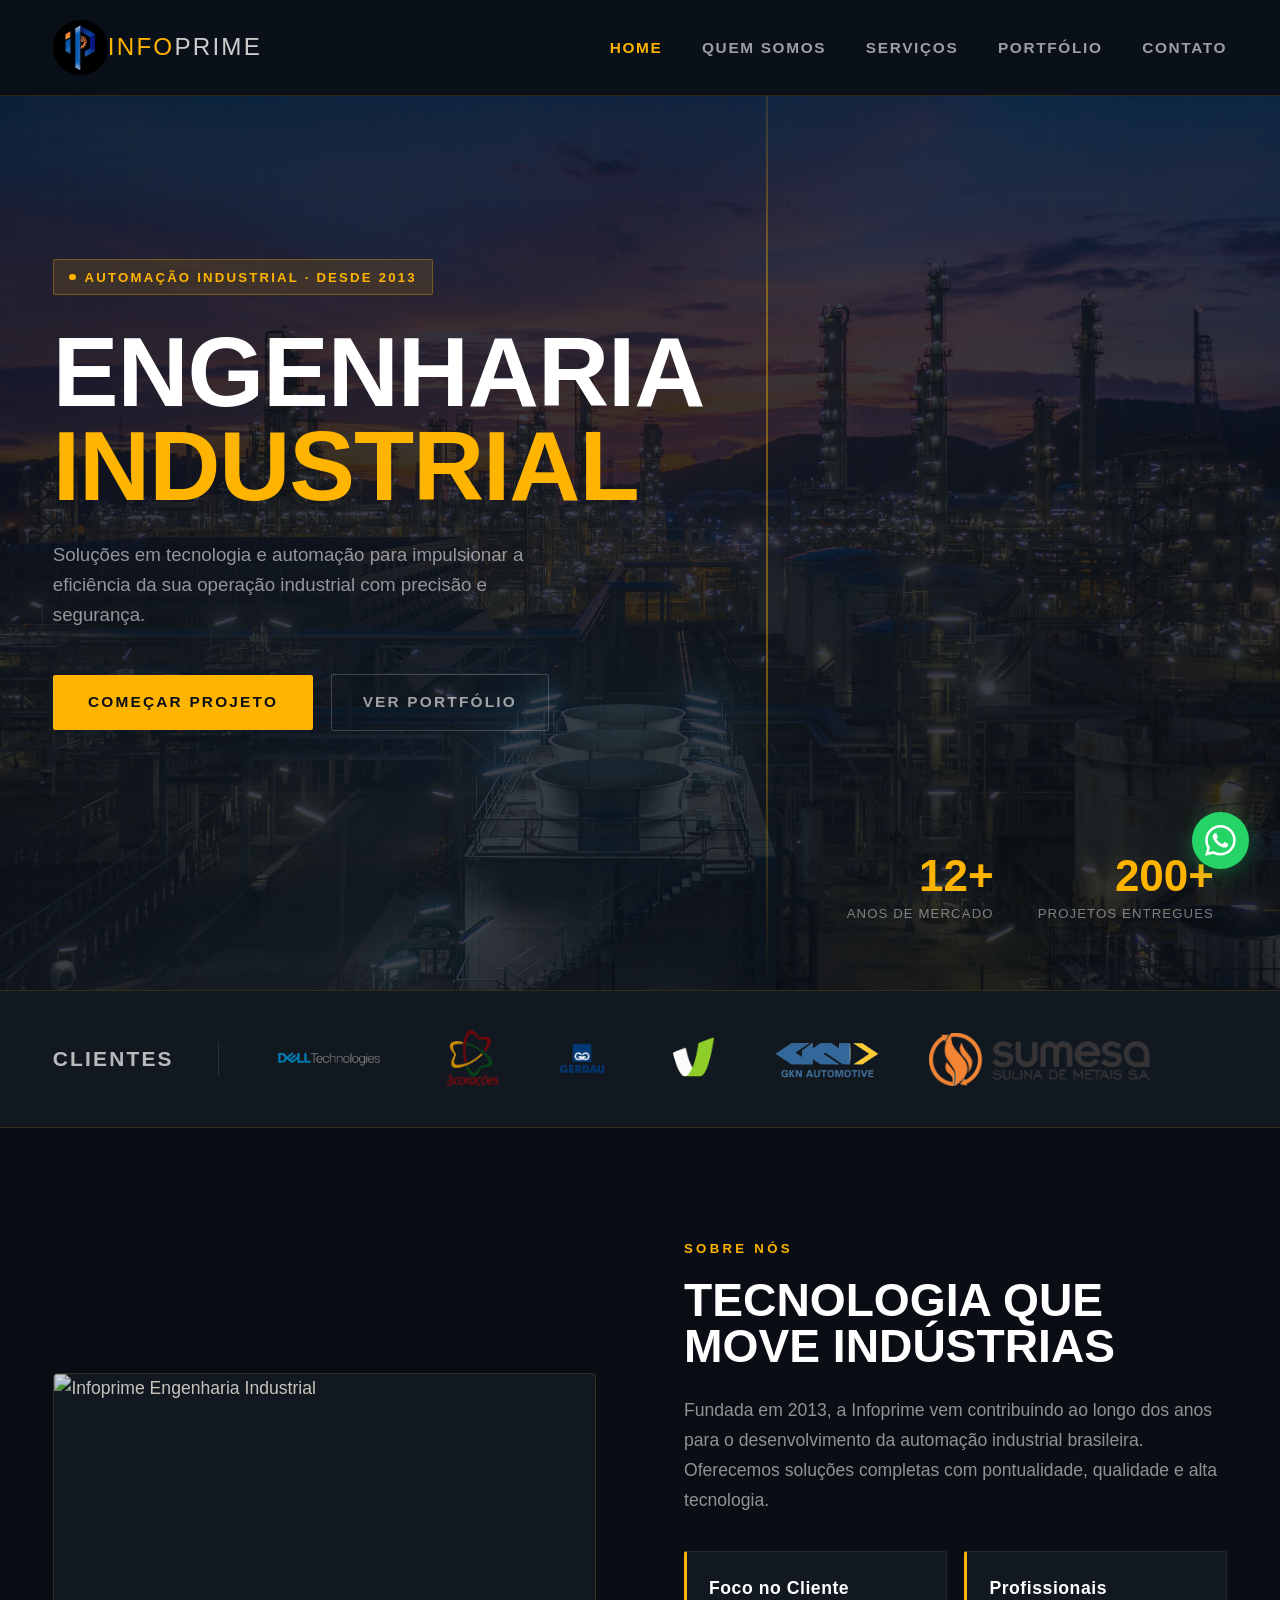
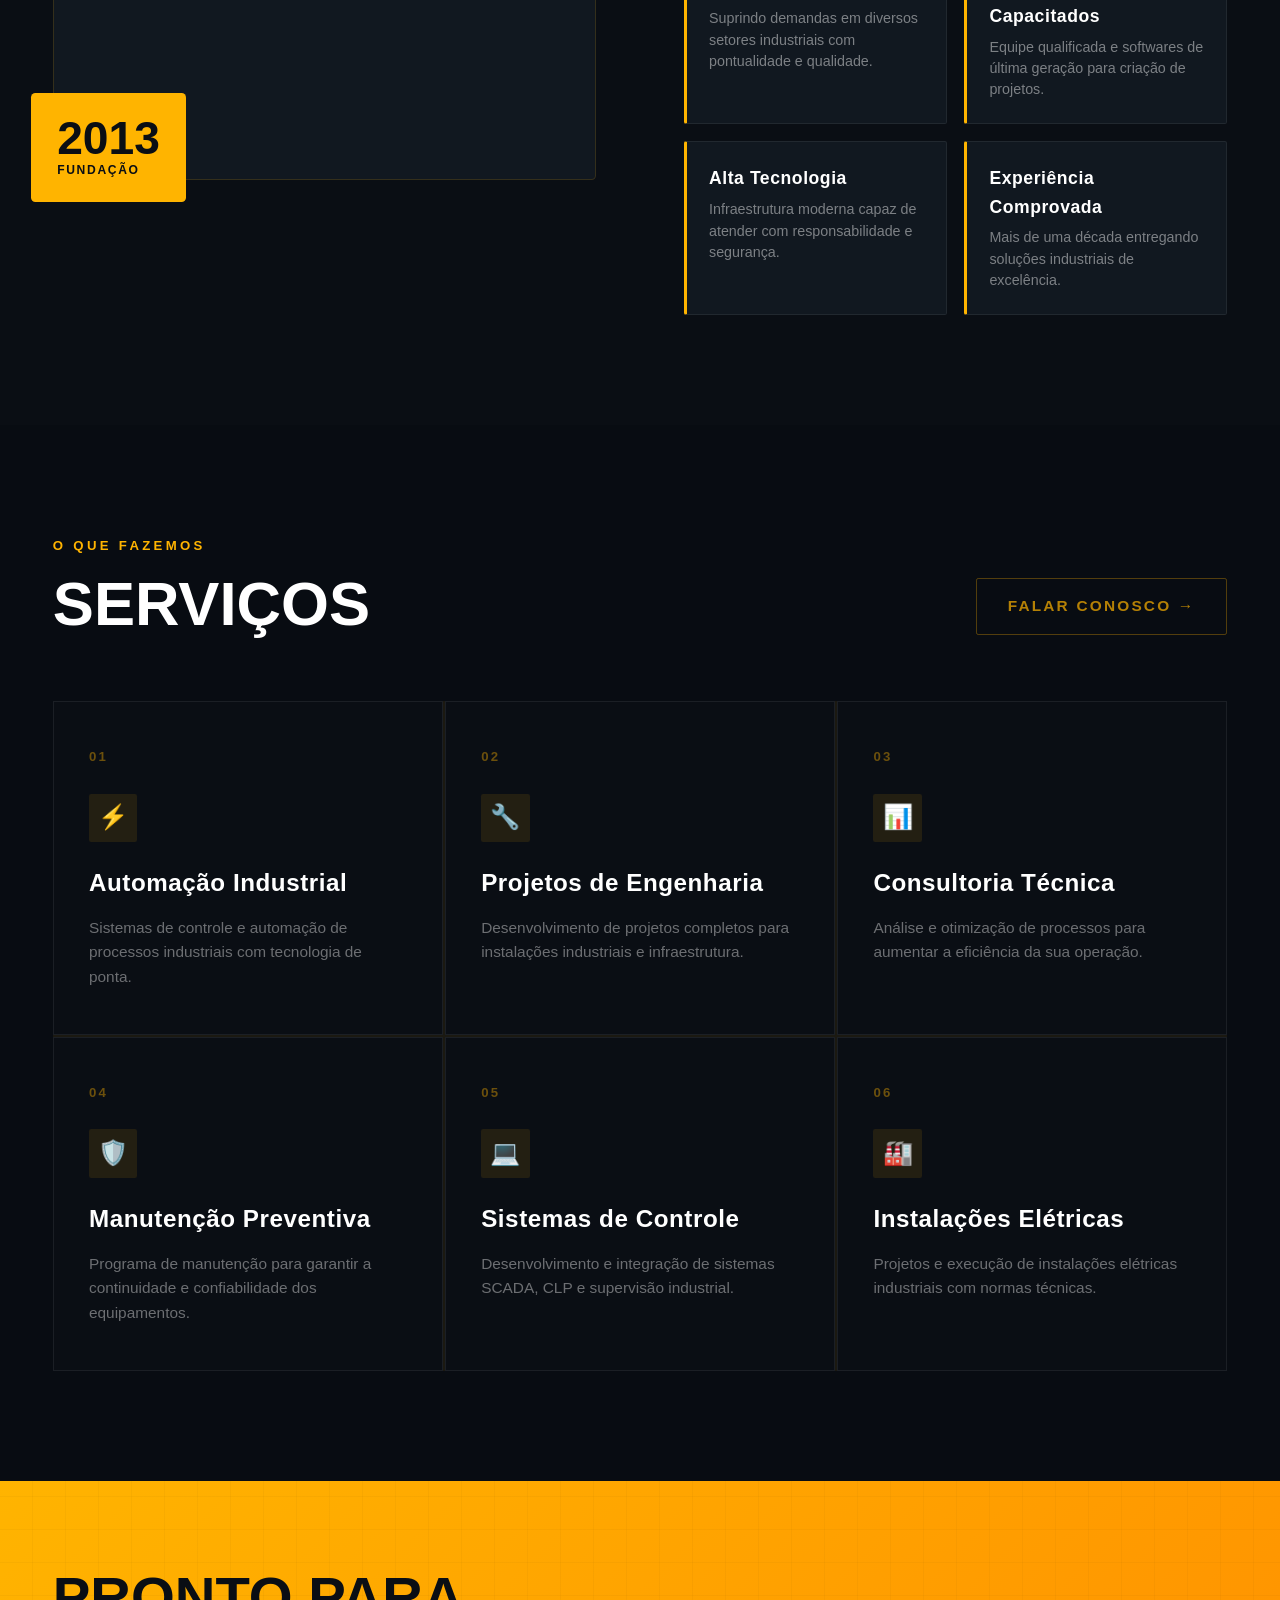
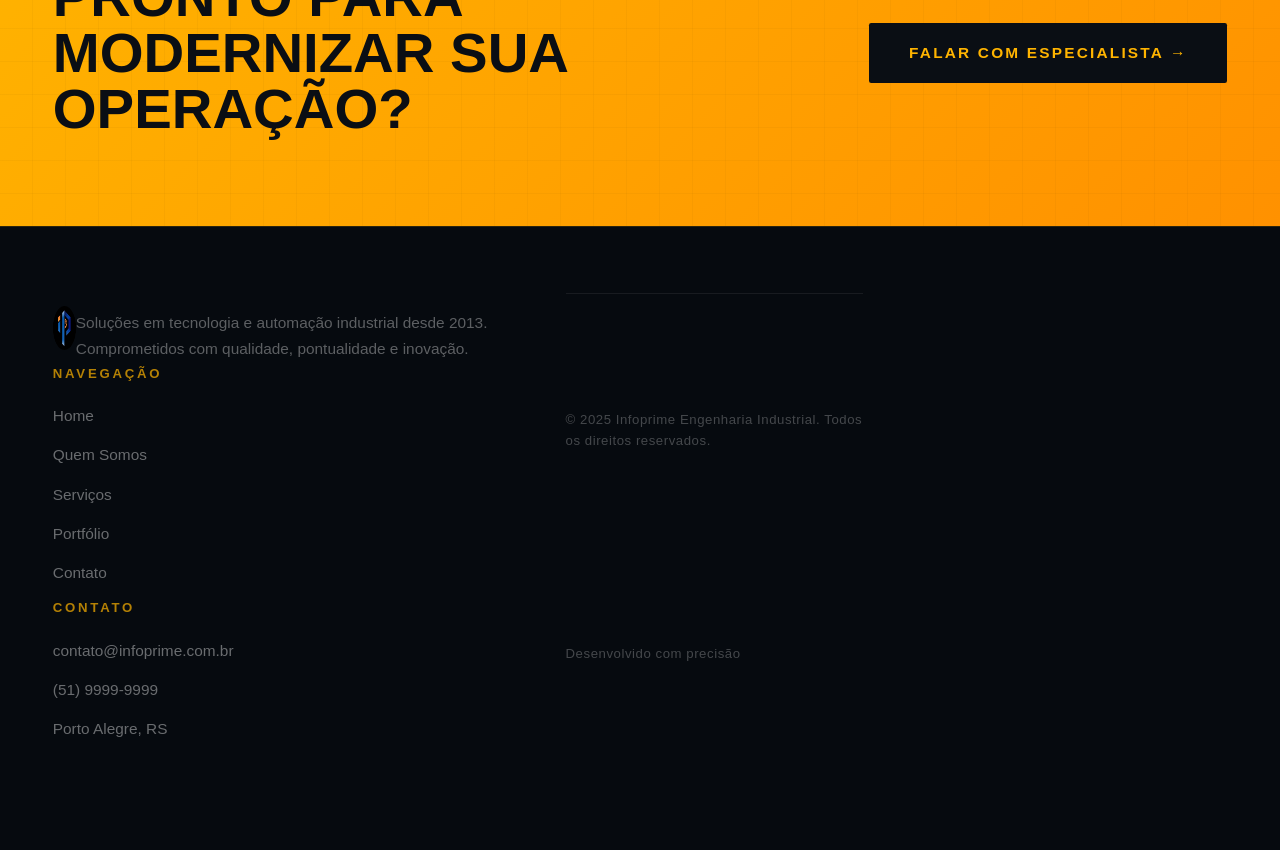
==== index.html @ 107cf9cd "Primeiro Commit" ====
<!DOCTYPE html>
<html lang="pt-BR">
<head>
  <meta charset="UTF-8">
  <meta name="viewport" content="width=device-width, initial-scale=1.0">
  <title>Infoprime Engenharia Industrial</title>
  <link rel="stylesheet" href="assets/css/style.css">
</head>
<body>

  <!-- =============================================
       NAVBAR
  ============================================= -->
<nav class="navbar">
  <div class="logo">
    <img src="assets/img/fotosite/logo.png" alt="Infoprime" style="height: 50px; width: auto;">
    <span style="font-family: 'Stereotype', sans-serif; font-size: 22px; letter-spacing: 2px;">
      <span style="color: #FFB400;">INFO</span><span style="color: #cccccc;">PRIME</span>
    </span>
  </div>
	  <ul class="nav-links">
    <li><a href="#home" class="ativo">Home</a></li>
    <li><a href="#sobre">Quem Somos</a></li>
    <li><a href="#servicos">Serviços</a></li>
    <li><a href="portfolio.html">Portfólio</a></li>
    <li><a href="#contato">Contato</a></li>
  </ul>
</nav>

  <!-- =============================================
       HERO
  ============================================= -->
  <section class="hero" id="home">
    <div class="hero-fundo"></div>

    <!-- IMAGEM DE FUNDO: coloque o arquivo em img/hero-bg.jpg -->
    <div class="hero-imagem"></div>

    <div class="hero-grade"></div>
    <div class="hero-linha"></div>

    <div class="hero-conteudo">
      <div class="hero-tag">
        <div class="hero-ponto"></div>
        <span>Automação Industrial · Desde 2013</span>
      </div>

      <h1>
        Engenharia
        <em>Industrial</em>
      </h1>

      <p class="hero-descricao">
        Soluções em tecnologia e automação para impulsionar a eficiência
        da sua operação industrial com precisão e segurança.
      </p>

      <div class="hero-cta">
        <a href="#contato" class="btn-primario">Começar projeto</a>
        <a href="portfolio.html" class="btn-fantasma">Ver portfólio</a>
      </div>
    </div>

    <div class="hero-stats">
      <div class="stat">
        <div class="stat-numero">12+</div>
        <div class="stat-label">Anos de mercado</div>
      </div>
      <div class="stat">
        <div class="stat-numero">200+</div>
        <div class="stat-label">Projetos entregues</div>
      </div>
    </div>
  </section>

  <!-- =============================================
       BARRA DE CLIENTES
       Substitua o texto por <img src="img/logo-cliente.png" alt="Nome">
  ============================================= -->
 <div class="clientes-barra">
  <div class="clientes-label">Clientes</div>

  <div class="clientes-logos">

    <div class="cliente-logo">
      <img class="logo-dell" src="assets/img/fotosite/dellfoto.png" alt="Dell">
    </div>

    <div class="cliente-logo">
      <img src="assets/img/fotosite/tresfoto.png" alt="3 Corações">
    </div>

    <div class="cliente-logo">
      <img src="assets/img/fotosite/gerdaufoto.png" alt="Gerdau">
    </div>

    <div class="cliente-logo">
      <img src="assets/img/fotosite/votorantimfoto.png" alt="Votorantim">
    </div>

    <div class="cliente-logo">
      <img src="assets/img/fotosite/gknfoto.png" alt="GKN">
    </div>

    <div class="cliente-logo">
      <img class="logo-sumesa" src="assets/img/fotosite/sumesafoto.png" alt="Sumesa">
    </div>

  </div>
</div>

  <!-- =============================================
       SOBRE NÓS
  ============================================= -->
  <section class="secao" id="sobre">
    <div class="sobre-grid">

      <div class="sobre-visual">
        <div class="sobre-frame">
          <!-- IMAGEM: coloque em img/sobre.jpg -->
          <img src="assets/img/industria.jpg" alt="Infoprime Engenharia Industrial">
        </div>
        <div class="sobre-badge">
          <div class="sobre-badge-numero">2013</div>
          <div class="sobre-badge-texto">Fundação</div>
        </div>
      </div>

      <div>
        <div class="secao-tag">Sobre nós</div>
        <h2 class="secao-titulo sobre-titulo">Tecnologia que<br>move indústrias</h2>

        <p class="sobre-descricao">
          Fundada em 2013, a Infoprime vem contribuindo ao longo dos anos para o
          desenvolvimento da automação industrial brasileira. Oferecemos soluções
          completas com pontualidade, qualidade e alta tecnologia.
        </p>

        <div class="features-grid">
          <div class="feature-card">
            <div class="feature-titulo">Foco no Cliente</div>
            <div class="feature-descricao">Suprindo demandas em diversos setores industriais com pontualidade e qualidade.</div>
          </div>
          <div class="feature-card">
            <div class="feature-titulo">Profissionais Capacitados</div>
            <div class="feature-descricao">Equipe qualificada e softwares de última geração para criação de projetos.</div>
          </div>
          <div class="feature-card">
            <div class="feature-titulo">Alta Tecnologia</div>
            <div class="feature-descricao">Infraestrutura moderna capaz de atender com responsabilidade e segurança.</div>
          </div>
          <div class="feature-card">
            <div class="feature-titulo">Experiência Comprovada</div>
            <div class="feature-descricao">Mais de uma década entregando soluções industriais de excelência.</div>
          </div>
        </div>
      </div>

    </div>
  </section>

  <!-- =============================================
       SERVIÇOS
  ============================================= -->
  <section class="secao secao-servicos" id="servicos">
    <div class="servicos-cabecalho">
      <div>
        <div class="secao-tag">O que fazemos</div>
        <h2 class="secao-titulo">Serviços</h2>
      </div>
      <a href="#contato" class="btn-fantasma" style="border-color:rgba(255,180,0,0.3);color:rgba(255,180,0,0.7)">
        Falar conosco →
      </a>
    </div>

    <div class="servicos-grid">

      <div class="servico-card">
        <div class="servico-numero">01</div>
        <div class="servico-icone">⚡</div>
        <div class="servico-titulo">Automação Industrial</div>
        <p class="servico-descricao">Sistemas de controle e automação de processos industriais com tecnologia de ponta.</p>
      </div>

      <div class="servico-card">
        <div class="servico-numero">02</div>
        <div class="servico-icone">🔧</div>
        <div class="servico-titulo">Projetos de Engenharia</div>
        <p class="servico-descricao">Desenvolvimento de projetos completos para instalações industriais e infraestrutura.</p>
      </div>

      <div class="servico-card">
        <div class="servico-numero">03</div>
        <div class="servico-icone">📊</div>
        <div class="servico-titulo">Consultoria Técnica</div>
        <p class="servico-descricao">Análise e otimização de processos para aumentar a eficiência da sua operação.</p>
      </div>

      <div class="servico-card">
        <div class="servico-numero">04</div>
        <div class="servico-icone">🛡️</div>
        <div class="servico-titulo">Manutenção Preventiva</div>
        <p class="servico-descricao">Programa de manutenção para garantir a continuidade e confiabilidade dos equipamentos.</p>
      </div>

      <div class="servico-card">
        <div class="servico-numero">05</div>
        <div class="servico-icone">💻</div>
        <div class="servico-titulo">Sistemas de Controle</div>
        <p class="servico-descricao">Desenvolvimento e integração de sistemas SCADA, CLP e supervisão industrial.</p>
      </div>

      <div class="servico-card">
        <div class="servico-numero">06</div>
        <div class="servico-icone">🏭</div>
        <div class="servico-titulo">Instalações Elétricas</div>
        <p class="servico-descricao">Projetos e execução de instalações elétricas industriais com normas técnicas.</p>
      </div>

    </div>
  </section>

  <!-- =============================================
       CTA
  ============================================= -->
  <section class="secao-cta">
    <div class="cta-inner">
      <h2 class="cta-titulo">Pronto para modernizar sua operação?</h2>
      <a href="#contato" class="btn-escuro">Falar com especialista →</a>
    </div>
  </section>

  <!-- =============================================
       FOOTER
  ============================================= -->
  <footer id="contato">
    <div class="footer-grid">

      <div>
        <div class="logo">
          <div class="logo">
  	<img src="assets/img/fotosite/logo.png" alt="Infoprime" style="height: 40px; width: auto;">
	</div>
        <p class="footer-descricao">
          Soluções em tecnologia e automação industrial desde 2013.
          Comprometidos com qualidade, pontualidade e inovação.
        </p>
      </div>

      <div class="footer-col">
        <div class="footer-col-titulo">Navegação</div>
        <ul>
          <li><a href="#home">Home</a></li>
          <li><a href="#sobre">Quem Somos</a></li>
          <li><a href="#servicos">Serviços</a></li>
          <li><a href="#portfolio">Portfólio</a></li>
          <li><a href="#contato">Contato</a></li>
        </ul>
      </div>

      <div class="footer-col">
        <div class="footer-col-titulo">Contato</div>
        <ul>
          <!-- Substitua pelos dados reais -->
          <li><a href="mailto:contato@infoprime.com.br">contato@infoprime.com.br</a></li>
          <li><a href="tel:+555199999999">(51) 9999-9999</a></li>
          <li><a href="#">Porto Alegre, RS</a></li>
        </ul>
      </div>

    </div>

    <div class="footer-rodape">
      <div class="footer-copy">© 2025 Infoprime Engenharia Industrial. Todos os direitos reservados.</div>
      <div class="footer-copy">Desenvolvido com precisão</div>
    </div>
  </footer>

  <!-- =============================================
       BOTÃO WHATSAPP FLUTUANTE
       Substitua o número pelo real
  ============================================= -->
  <a href="https://wa.me/555199999999" class="whatsapp-btn" target="_blank" rel="noopener" aria-label="WhatsApp">
    <svg viewBox="0 0 24 24" xmlns="http://www.w3.org/2000/svg">
      <path d="M17.472 14.382c-.297-.149-1.758-.867-2.03-.967-.273-.099-.471-.148-.67.15-.197.297-.767.966-.94 1.164-.173.199-.347.223-.644.075-.297-.15-1.255-.463-2.39-1.475-.883-.788-1.48-1.761-1.653-2.059-.173-.297-.018-.458.13-.606.134-.133.298-.347.446-.52.149-.174.198-.298.298-.497.099-.198.05-.371-.025-.52-.075-.149-.669-1.612-.916-2.207-.242-.579-.487-.5-.669-.51-.173-.008-.371-.01-.57-.01-.198 0-.52.074-.792.372-.272.297-1.04 1.016-1.04 2.479 0 1.462 1.065 2.875 1.213 3.074.149.198 2.096 3.2 5.077 4.487.709.306 1.262.489 1.694.625.712.227 1.36.195 1.871.118.571-.085 1.758-.719 2.006-1.413.248-.694.248-1.289.173-1.413-.074-.124-.272-.198-.57-.347m-5.421 7.403h-.004a9.87 9.87 0 01-5.031-1.378l-.361-.214-3.741.982.998-3.648-.235-.374a9.86 9.86 0 01-1.51-5.26c.001-5.45 4.436-9.884 9.888-9.884 2.64 0 5.122 1.03 6.988 2.898a9.825 9.825 0 012.893 6.994c-.003 5.45-4.437 9.884-9.885 9.884m8.413-18.297A11.815 11.815 0 0012.05 0C5.495 0 .16 5.335.157 11.892c0 2.096.547 4.142 1.588 5.945L.057 24l6.305-1.654a11.882 11.882 0 005.683 1.448h.005c6.554 0 11.89-5.335 11.893-11.893a11.821 11.821 0 00-3.48-8.413z"/>
    </svg>
  </a>

</body>
</html>
---- assets/css/style.css ----
cat > /mnt/user-data/outputs/style.css << 'EOF'
/* =============================================
   INFOPRIME ENGENHARIA INDUSTRIAL
   style.css — Design principal
   ============================================= */

@import url('https://fonts.googleapis.com/css2?family=Barlow+Condensed:wght@400;600;700;800&family=Barlow:wght@300;400;500&display=swap');

@font-face {
  font-family: 'Stereotype';
  src: url('../fonts/Stereotype.ttf') format('truetype');
}

/* ── Reset & Base ── */
*, *::before, *::after {
  margin: 0;
  padding: 0;
  box-sizing: border-box;
}

:root {
  --amarelo: #FFB400;
  --amarelo-hover: #FFC933;
  --preto: #0a0e14;
  --preto-medio: #0f1620;
  --preto-claro: #111820;
  --preto-card: #080c12;
  --branco: #ffffff;
  --texto-principal: #e8e2d9;
  --texto-secundario: rgba(255, 255, 255, 0.55);
  --texto-fraco: rgba(255, 255, 255, 0.35);
  --texto-muito-fraco: rgba(255, 255, 255, 0.25);
  --borda-sutil: rgba(255, 255, 255, 0.07);
  --borda-amarela: rgba(255, 180, 0, 0.15);
  --font-titulo: 'Barlow Condensed', sans-serif;
  --font-corpo: 'Barlow', sans-serif;
}

html {
  scroll-behavior: smooth;
}

body {
  zoom: 1.1;
  font-family: var(--font-corpo);
  background: var(--preto);
  color: var(--texto-principal);
  overflow-x: hidden;
  font-size: 16px;
  line-height: 1.6;
}

a {
  text-decoration: none;
  color: inherit;
}

img {
  max-width: 100%;
  display: block;
}

/* ── Botões ── */
.btn-primario {
  background: var(--amarelo);
  color: var(--preto);
  font-family: var(--font-titulo);
  font-weight: 700;
  font-size: 14px;
  letter-spacing: 2px;
  text-transform: uppercase;
  padding: 14px 32px;
  border: none;
  border-radius: 2px;
  cursor: pointer;
  display: inline-block;
  transition: background 0.2s, transform 0.2s;
}

.btn-primario:hover {
  background: var(--amarelo-hover);
  transform: translateY(-1px);
}

.btn-fantasma {
  font-family: var(--font-titulo);
  font-weight: 600;
  font-size: 14px;
  letter-spacing: 2px;
  text-transform: uppercase;
  color: rgba(255, 255, 255, 0.6);
  background: transparent;
  border: 1px solid rgba(255, 255, 255, 0.2);
  padding: 14px 28px;
  cursor: pointer;
  border-radius: 2px;
  display: inline-block;
  transition: color 0.2s, border-color 0.2s;
}

.btn-fantasma:hover {
  color: var(--branco);
  border-color: rgba(255, 255, 255, 0.5);
}

.btn-escuro {
  background: var(--preto);
  color: var(--amarelo);
  font-family: var(--font-titulo);
  font-weight: 700;
  font-size: 14px;
  letter-spacing: 2px;
  text-transform: uppercase;
  padding: 16px 36px;
  border: none;
  border-radius: 2px;
  cursor: pointer;
  display: inline-block;
  transition: background 0.2s;
  white-space: nowrap;
}

.btn-escuro:hover {
  background: #111820;
}

/* ── Navbar ── */
.navbar {
  position: fixed;
  top: 0;
  width: 100%;
  z-index: 100;
  padding: 18px 48px;
  display: flex;
  align-items: center;
  justify-content: space-between;
  background: rgba(10, 14, 20, 0.88);
  backdrop-filter: blur(12px);
  -webkit-backdrop-filter: blur(12px);
  border-bottom: 1px solid var(--borda-amarela);
}

.logo {
  display: flex;
  align-items: center;
  gap: 0;
}

.logo-texto {
  font-family: var(--font-titulo);
  font-weight: 700;
  font-size: 18px;
  letter-spacing: 2px;
  color: var(--branco);
}

.logo-texto span {
  color: var(--amarelo);
}

.nav-links {
  list-style: none;
  display: flex;
  gap: 36px;
}

.nav-links li a {
  font-family: var(--font-titulo);
  font-weight: 600;
  font-size: 14px;
  letter-spacing: 1.5px;
  text-transform: uppercase;
  color: rgba(255, 255, 255, 0.6);
  transition: color 0.2s;
}

.nav-links li a:hover,
.nav-links li a.ativo {
  color: var(--amarelo);
}

/* ── Hero ── */
.hero {
  height: 100vh;
  min-height: 620px;
  position: relative;
  display: flex;
  align-items: center;
  overflow: hidden;
}

.hero-fundo {
  position: absolute;
  inset: 0;
  background: linear-gradient(135deg, var(--preto) 0%, var(--preto-medio) 50%, var(--preto) 100%);
}

.hero-imagem {
  position: absolute;
  inset: 0;
  background-image: url('../img/hero-bg.png');
  background-size: cover;
  background-position: center;
  opacity: 0.18;
}

.hero-grade {
  position: absolute;
  inset: 0;
  background-image:
    repeating-linear-gradient(0deg, transparent, transparent 59px, rgba(255, 180, 0, 0.04) 60px),
    repeating-linear-gradient(90deg, transparent, transparent 59px, rgba(255, 180, 0, 0.04) 60px);
}

.hero-linha {
  position: absolute;
  top: 0;
  right: 40%;
  width: 2px;
  height: 100%;
  background: linear-gradient(to bottom, transparent, rgba(255, 180, 0, 0.4) 30%, rgba(255, 180, 0, 0.4) 70%, transparent);
}

.hero-conteudo {
  position: relative;
  z-index: 2;
  padding: 0 48px;
  max-width: 720px;
}

.hero-tag {
  display: inline-flex;
  align-items: center;
  gap: 8px;
  background: rgba(255, 180, 0, 0.12);
  border: 1px solid rgba(255, 180, 0, 0.3);
  padding: 6px 14px;
  border-radius: 2px;
  margin-bottom: 28px;
}

.hero-tag span {
  font-family: var(--font-titulo);
  font-size: 12px;
  font-weight: 600;
  letter-spacing: 2px;
  text-transform: uppercase;
  color: var(--amarelo);
}

.hero-ponto {
  width: 6px;
  height: 6px;
  background: var(--amarelo);
  border-radius: 50%;
  animation: piscar 2s infinite;
}

@keyframes piscar {
  0%, 100% { opacity: 1; }
  50% { opacity: 0.3; }
}

.hero h1 {
  font-family: var(--font-titulo);
  font-size: clamp(52px, 7vw, 90px);
  font-weight: 800;
  line-height: 0.95;
  text-transform: uppercase;
  color: var(--branco);
  letter-spacing: -1px;
  margin-bottom: 24px;
}

.hero h1 em {
  color: var(--amarelo);
  font-style: normal;
  display: block;
}

.hero-descricao {
  font-size: 17px;
  color: var(--texto-secundario);
  line-height: 1.6;
  max-width: 440px;
  font-weight: 300;
  margin-bottom: 40px;
}

.hero-cta {
  display: flex;
  gap: 16px;
  align-items: center;
  flex-wrap: wrap;
}

.hero-stats {
  position: absolute;
  right: 60px;
  bottom: 60px;
  display: flex;
  gap: 40px;
  z-index: 2;
}

.stat {
  text-align: right;
}

.stat-numero {
  font-family: var(--font-titulo);
  font-size: 40px;
  font-weight: 800;
  color: var(--amarelo);
  line-height: 1;
}

.stat-label {
  font-size: 12px;
  color: rgba(255, 255, 255, 0.45);
  letter-spacing: 1px;
  text-transform: uppercase;
  margin-top: 4px;
}

/* ── Barra de Clientes ── */
.clientes-barra {
  background: var(--preto-claro);
  border-top: 1px solid var(--borda-amarela);
  border-bottom: 1px solid var(--borda-amarela);
  padding: 22px 48px;
  display: flex;
  align-items: center;
  overflow: hidden;
}

.clientes-label {
  font-family: var(--font-titulo);
  font-size: 19px;
  font-weight: 700;
  letter-spacing: 2px;
  text-transform: uppercase;
  color: rgba(255, 255, 255, 0.7);
  white-space: nowrap;
  padding-right: 40px;
  border-right: 1px solid rgba(255, 255, 255, 0.1);
  margin-right: 40px;
  flex-shrink: 0;
}

.clientes-logos {
  display: flex;
  align-items: center;
  gap: 40px;
  flex-wrap: wrap;
}

.cliente-logo {
  font-family: var(--font-titulo);
  font-size: 14px;
  font-weight: 700;
  letter-spacing: 2px;
  text-transform: uppercase;
  color: rgba(255, 255, 255, 0.3);
  white-space: nowrap;
  transition: color 0.2s, filter 0.2s;
}

.cliente-logo img {
  height: 60px;
  width: auto;
  filter: none;
  transition: transform 0.2s;
}

.cliente-logo img:hover {
  transform: scale(1.1);
}

.cliente-logo:hover {
  color: rgba(255, 180, 0, 0.7);
  filter: none;
}

/* ── Tamanhos individuais de logo ── */
.cliente-logo img.logo-dell {
  height: 80px !important;
}

.cliente-logo img.logo-sumesa {
  height: 48px !important;
}

.cliente-logo img.logo-gkn {
  height: 92px !important;
}

/* ── Seções genéricas ── */
.secao {
  padding: 100px 48px;
}

.secao-tag {
  font-family: var(--font-titulo);
  font-size: 12px;
  font-weight: 600;
  letter-spacing: 3px;
  text-transform: uppercase;
  color: var(--amarelo);
  margin-bottom: 16px;
}

.secao-titulo {
  font-family: var(--font-titulo);
  font-size: clamp(36px, 5vw, 56px);
  font-weight: 800;
  text-transform: uppercase;
  line-height: 1;
  color: var(--branco);
}

/* ── Sobre ── */
.sobre-grid {
  display: grid;
  grid-template-columns: 1fr 1fr;
  gap: 80px;
  align-items: center;
}

.sobre-visual {
  position: relative;
}

.sobre-frame {
  background: var(--preto-claro);
  border: 1px solid var(--borda-amarela);
  border-radius: 4px;
  aspect-ratio: 4 / 3;
  overflow: hidden;
}

.sobre-frame img {
  width: 100%;
  height: 100%;
  object-fit: cover;
  opacity: 0.85;
}

.sobre-badge {
  position: absolute;
  bottom: -20px;
  left: -20px;
  background: var(--amarelo);
  color: var(--preto);
  padding: 20px 24px;
  border-radius: 4px;
}

.sobre-badge-numero {
  font-family: var(--font-titulo);
  font-size: 42px;
  font-weight: 800;
  line-height: 1;
}

.sobre-badge-texto {
  font-family: var(--font-titulo);
  font-size: 11px;
  font-weight: 700;
  letter-spacing: 1.5px;
  text-transform: uppercase;
}

.sobre-titulo {
  font-size: 42px;
  margin-bottom: 24px;
  margin-top: 0;
}

.sobre-descricao {
  color: var(--texto-secundario);
  line-height: 1.7;
  font-size: 16px;
  font-weight: 300;
  margin-bottom: 32px;
}

.features-grid {
  display: grid;
  grid-template-columns: 1fr 1fr;
  gap: 16px;
}

.feature-card {
  background: var(--preto-claro);
  border: 1px solid var(--borda-sutil);
  border-left: 3px solid var(--amarelo);
  padding: 20px;
  border-radius: 2px;
}

.feature-titulo {
  font-family: var(--font-titulo);
  font-weight: 700;
  font-size: 16px;
  letter-spacing: 0.5px;
  color: var(--branco);
  margin-bottom: 6px;
}

.feature-descricao {
  font-size: 13px;
  color: rgba(255, 255, 255, 0.45);
  line-height: 1.5;
}

/* ── Serviços ── */
.secao-servicos {
  background: var(--preto-card);
}

.servicos-cabecalho {
  display: flex;
  justify-content: space-between;
  align-items: flex-end;
  margin-bottom: 60px;
}

.servicos-grid {
  display: grid;
  grid-template-columns: repeat(3, 1fr);
  gap: 2px;
  background: rgba(255, 180, 0, 0.08);
}

.servico-card {
  background: var(--preto);
  padding: 40px 32px;
  border: 1px solid var(--borda-sutil);
  transition: background 0.3s;
  position: relative;
  overflow: hidden;
  cursor: default;
}

.servico-card::after {
  content: '';
  position: absolute;
  bottom: 0;
  left: 0;
  right: 0;
  height: 3px;
  background: var(--amarelo);
  transform: scaleX(0);
  transition: transform 0.3s;
  transform-origin: left;
}

.servico-card:hover {
  background: var(--preto-claro);
}

.servico-card:hover::after {
  transform: scaleX(1);
}

.servico-numero {
  font-family: var(--font-titulo);
  font-size: 12px;
  font-weight: 600;
  letter-spacing: 2px;
  color: rgba(255, 180, 0, 0.4);
  margin-bottom: 24px;
}

.servico-icone {
  width: 44px;
  height: 44px;
  background: rgba(255, 180, 0, 0.1);
  border-radius: 2px;
  display: flex;
  align-items: center;
  justify-content: center;
  margin-bottom: 20px;
  font-size: 22px;
}

.servico-titulo {
  font-family: var(--font-titulo);
  font-size: 22px;
  font-weight: 700;
  color: var(--branco);
  margin-bottom: 12px;
  letter-spacing: 0.5px;
}

.servico-descricao {
  font-size: 14px;
  color: rgba(255, 255, 255, 0.4);
  line-height: 1.6;
  font-weight: 300;
}

/* ── CTA ── */
.secao-cta {
  background: linear-gradient(135deg, #FFB400 0%, #FF9100 100%);
  padding: 80px 48px;
  position: relative;
  overflow: hidden;
}

.secao-cta::before {
  content: '';
  position: absolute;
  inset: 0;
  background-image:
    repeating-linear-gradient(0deg, transparent, transparent 29px, rgba(0, 0, 0, 0.05) 30px),
    repeating-linear-gradient(90deg, transparent, transparent 29px, rgba(0, 0, 0, 0.05) 30px);
}

.cta-inner {
  position: relative;
  z-index: 1;
  display: flex;
  justify-content: space-between;
  align-items: center;
  gap: 40px;
  flex-wrap: wrap;
}

.cta-titulo {
  font-family: var(--font-titulo);
  font-size: clamp(28px, 4vw, 52px);
  font-weight: 800;
  text-transform: uppercase;
  color: var(--preto);
  line-height: 1;
  max-width: 500px;
}

/* ── Footer ── */
footer {
  background: #060a0f;
  padding: 60px 48px 40px;
  border-top: 1px solid var(--borda-amarela);
}

.footer-grid {
  display: grid;
  grid-template-columns: 1.5fr 1fr 1fr;
  gap: 60px;
  margin-bottom: 48px;
}

.footer-descricao {
  font-size: 14px;
  color: var(--texto-fraco);
  line-height: 1.7;
  margin-top: 16px;
  font-weight: 300;
}

.footer-col-titulo {
  font-family: var(--font-titulo);
  font-size: 12px;
  font-weight: 700;
  letter-spacing: 2.5px;
  text-transform: uppercase;
  color: rgba(255, 180, 0, 0.7);
  margin-bottom: 16px;
}

.footer-col ul {
  list-style: none;
}

.footer-col ul li {
  margin-bottom: 10px;
}

.footer-col ul li a {
  font-size: 14px;
  color: rgba(255, 255, 255, 0.4);
  transition: color 0.2s;
}

.footer-col ul li a:hover {
  color: rgba(255, 255, 255, 0.85);
}

.footer-rodape {
  border-top: 1px solid rgba(255, 255, 255, 0.07);
  padding-top: 24px;
  display: flex;
  justify-content: space-between;
  align-items: center;
  flex-wrap: wrap;
  gap: 12px;
}

.footer-copy {
  font-size: 12px;
  color: var(--texto-muito-fraco);
  letter-spacing: 0.5px;
}

/* ── WhatsApp flutuante ── */
.whatsapp-btn {
  position: fixed;
  bottom: 28px;
  right: 28px;
  width: 52px;
  height: 52px;
  background: #25D366;
  border-radius: 50%;
  display: flex;
  align-items: center;
  justify-content: center;
  z-index: 999;
  box-shadow: 0 4px 20px rgba(37, 211, 102, 0.35);
  transition: transform 0.2s, box-shadow 0.2s;
}

.whatsapp-btn:hover {
  transform: scale(1.08);
  box-shadow: 0 6px 24px rgba(37, 211, 102, 0.5);
}

.whatsapp-btn svg {
  width: 28px;
  height: 28px;
  fill: white;
}

/* ── Responsivo ── */
@media (max-width: 900px) {
  .navbar {
    padding: 16px 24px;
  }

  .nav-links {
    display: none;
  }

  .hero-conteudo {
    padding: 0 24px;
  }

  .hero-stats {
    right: 24px;
    bottom: 40px;
    gap: 24px;
  }

  .secao {
    padding: 70px 24px;
  }

  .sobre-grid {
    grid-template-columns: 1fr;
    gap: 60px;
  }

  .sobre-badge {
    bottom: -16px;
    left: -10px;
  }

  .servicos-grid {
    grid-template-columns: 1fr;
  }

  .servicos-cabecalho {
    flex-direction: column;
    align-items: flex-start;
    gap: 20px;
  }

  .cta-inner {
    flex-direction: column;
    text-align: center;
  }

  .footer-grid {
    grid-template-columns: 1fr;
    gap: 36px;
  }

  .footer-rodape {
    flex-direction: column;
    text-align: center;
  }

  .logo img {
    display: block;
    border: none;
    outline: none;
  }

  .clientes-barra {
    padding: 18px 24px;
    flex-direction: column;
    align-items: flex-start;
    gap: 16px;
  }

  .clientes-label {
    border-right: none;
    border-bottom: 1px solid rgba(255, 255, 255, 0.1);
    padding-bottom: 12px;
    margin-right: 0;
    padding-right: 0;
  }
}
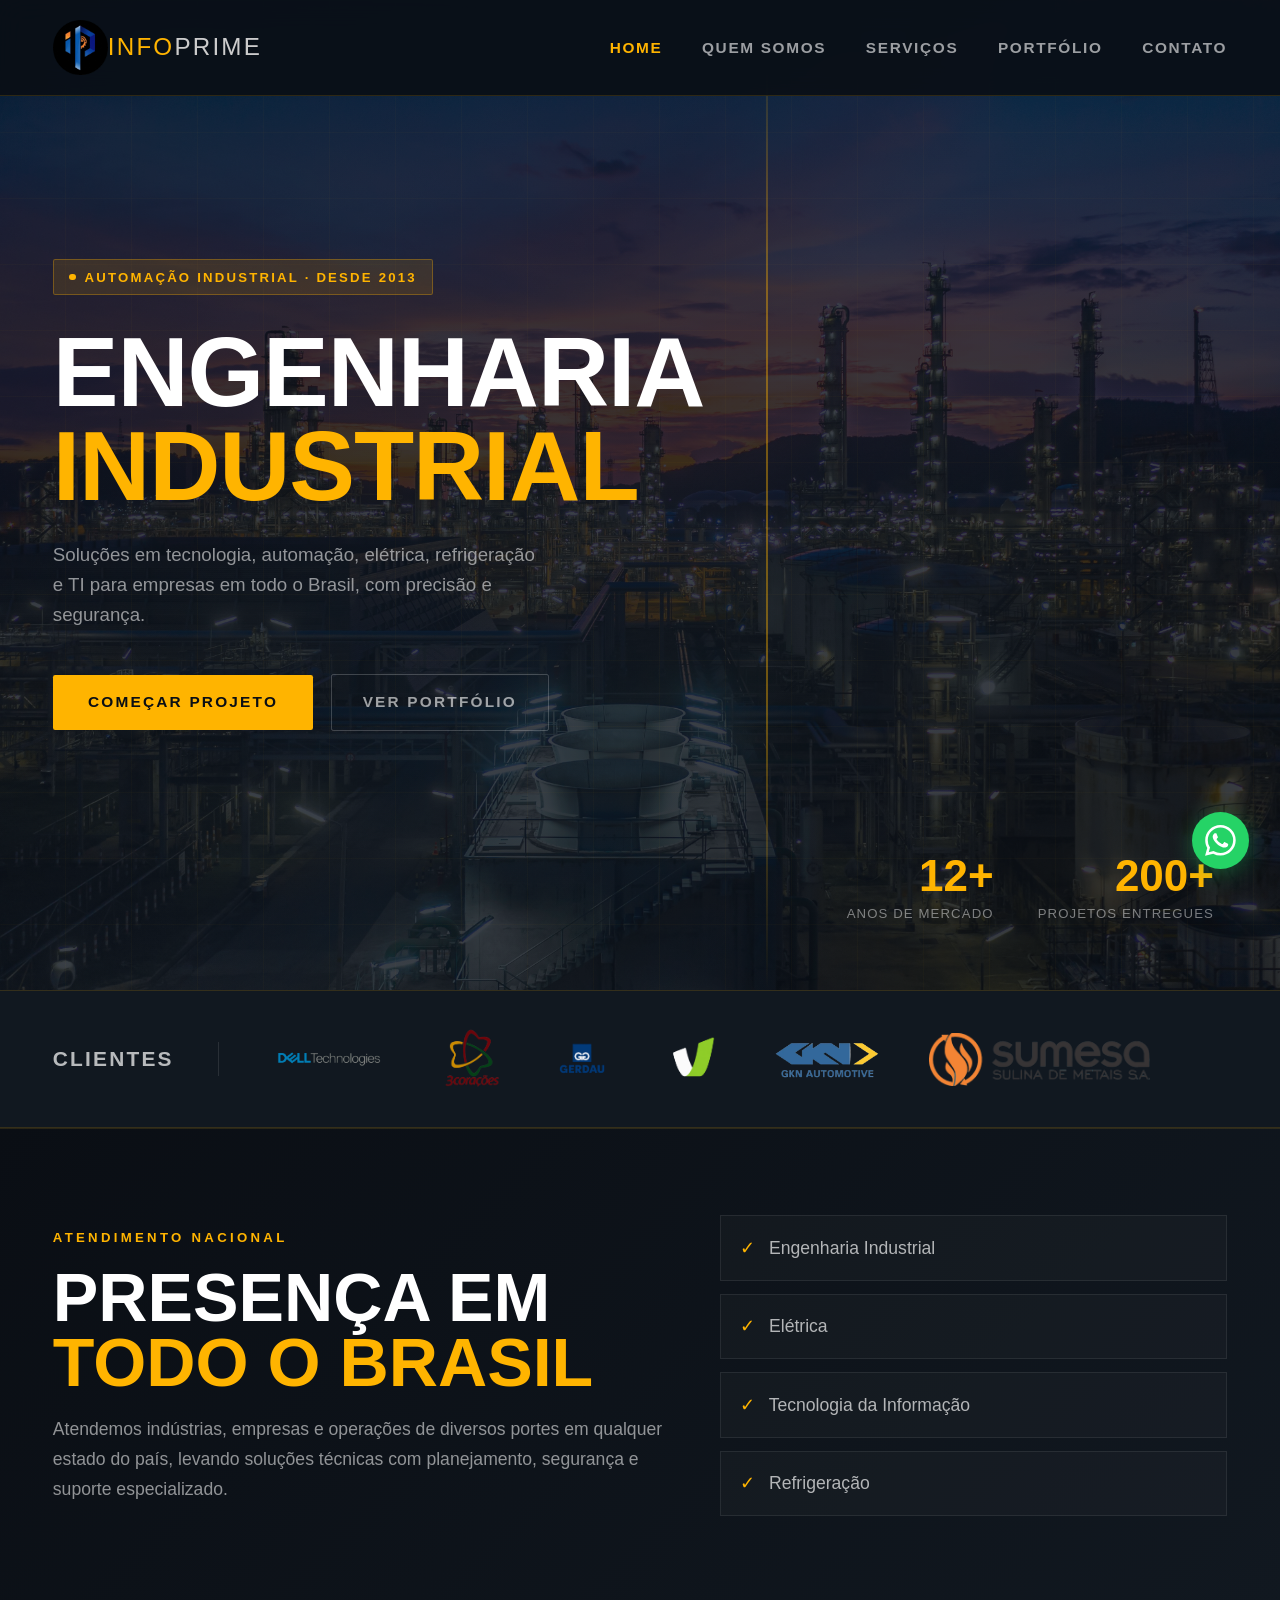
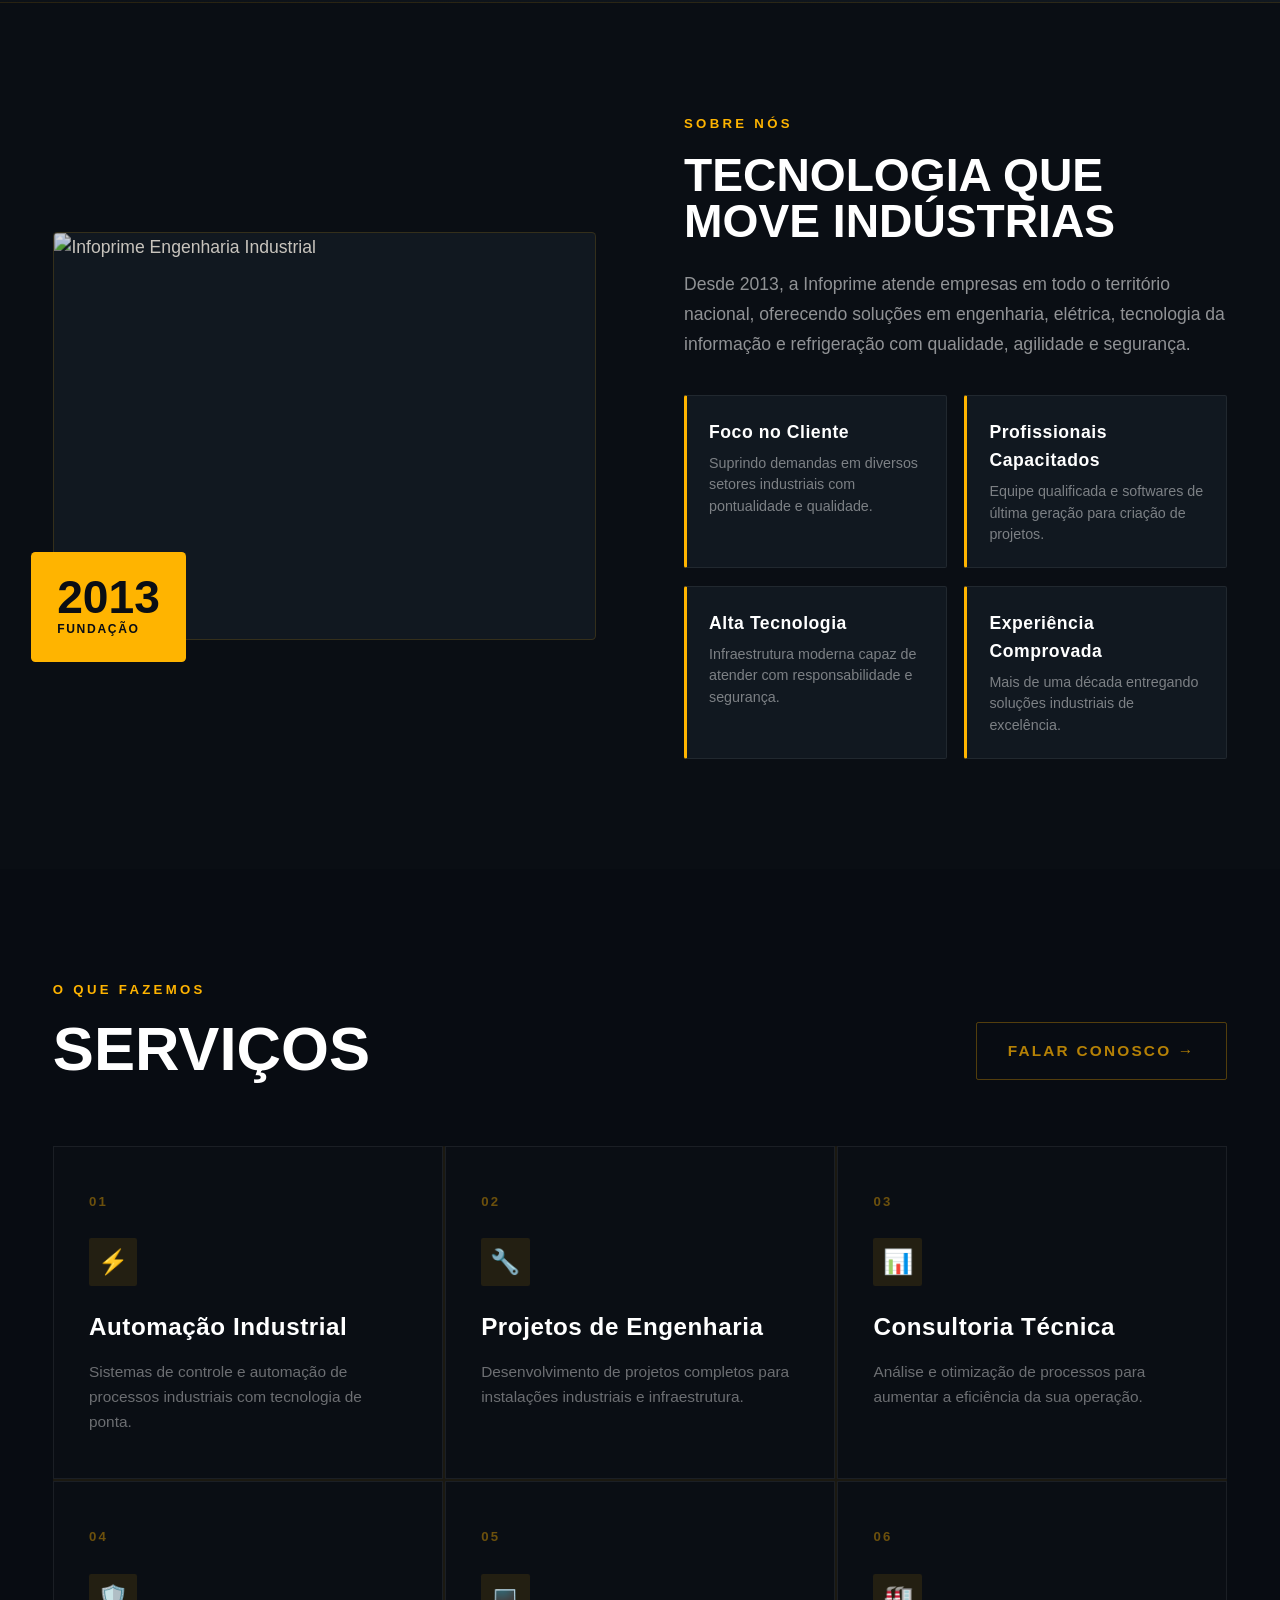
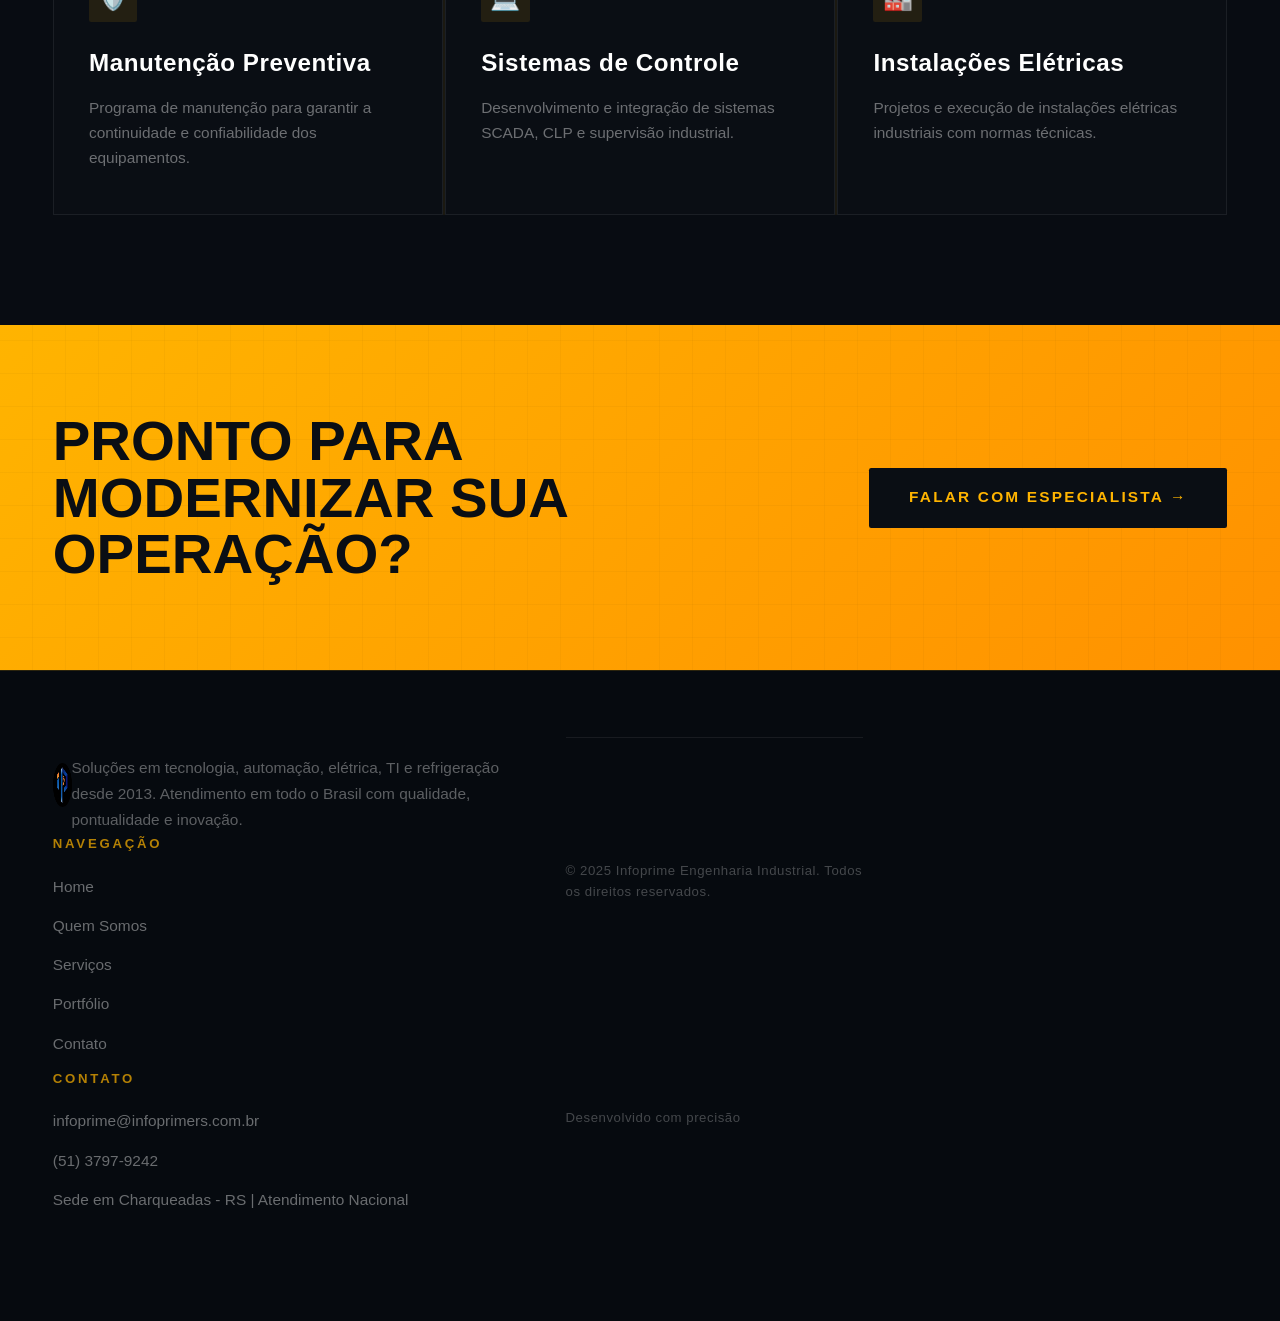
==== commit 14aeb636: "Revise content and contact details in index.html Updated contact information and enhanced content fo" ====
--- a/index.html
+++ b/index.html
@@ -5,6 +5,46 @@
   <meta name="viewport" content="width=device-width, initial-scale=1.0">
   <title>Infoprime Engenharia Industrial</title>
   <link rel="stylesheet" href="assets/css/style.css">
+
+  <style>
+    .atendimento-nacional {
+      padding: 78px 48px;
+      background: linear-gradient(135deg, var(--preto) 0%, var(--preto-claro) 100%);
+      border-top: 1px solid rgba(255,180,0,0.12);
+      border-bottom: 1px solid rgba(255,180,0,0.12);
+    }
+    .atendimento-inner {
+      max-width: 1180px;
+      margin: 0 auto;
+      display: grid;
+      grid-template-columns: 1.1fr .9fr;
+      gap: 42px;
+      align-items: center;
+    }
+    .atendimento-inner h2 {
+      font-family: var(--font-titulo);
+      color: var(--branco);
+      font-size: clamp(34px, 5vw, 62px);
+      line-height: .95;
+      text-transform: uppercase;
+      margin-bottom: 18px;
+    }
+    .atendimento-inner h2 em { color: var(--amarelo); font-style: normal; display: block; }
+    .atendimento-inner p { color: var(--texto-secundario); line-height: 1.7; font-size: 16px; max-width: 610px; }
+    .atendimento-lista { display: grid; gap: 12px; }
+    .atendimento-lista div {
+      border: 1px solid rgba(255,255,255,0.08);
+      background: rgba(255,255,255,0.025);
+      padding: 16px 18px;
+      color: rgba(255,255,255,0.68);
+      font-weight: 500;
+    }
+    .atendimento-lista span { color: var(--amarelo); margin-right: 8px; }
+    @media (max-width: 900px) {
+      .atendimento-nacional { padding: 54px 24px; }
+      .atendimento-inner { grid-template-columns: 1fr; }
+    }
+  </style>
 </head>
 <body>
 
@@ -51,8 +91,7 @@
       </h1>
 
       <p class="hero-descricao">
-        Soluções em tecnologia e automação para impulsionar a eficiência
-        da sua operação industrial com precisão e segurança.
+        Soluções em tecnologia, automação, elétrica, refrigeração e TI para empresas em todo o Brasil, com precisão e segurança.
       </p>
 
       <div class="hero-cta">
@@ -108,6 +147,26 @@
 
   </div>
 </div>
+
+  <!-- =============================================
+       ATENDIMENTO NACIONAL
+  ============================================= -->
+  <section class="atendimento-nacional">
+    <div class="atendimento-inner">
+      <div>
+        <div class="secao-tag">Atendimento nacional</div>
+        <h2>Presença em<em>todo o Brasil</em></h2>
+        <p>Atendemos indústrias, empresas e operações de diversos portes em qualquer estado do país, levando soluções técnicas com planejamento, segurança e suporte especializado.</p>
+      </div>
+      <div class="atendimento-lista">
+        <div><span>✓</span> Engenharia Industrial</div>
+        <div><span>✓</span> Elétrica</div>
+        <div><span>✓</span> Tecnologia da Informação</div>
+        <div><span>✓</span> Refrigeração</div>
+      </div>
+    </div>
+  </section>
+
 
   <!-- =============================================
        SOBRE NÓS
@@ -131,9 +190,7 @@
         <h2 class="secao-titulo sobre-titulo">Tecnologia que<br>move indústrias</h2>
 
         <p class="sobre-descricao">
-          Fundada em 2013, a Infoprime vem contribuindo ao longo dos anos para o
-          desenvolvimento da automação industrial brasileira. Oferecemos soluções
-          completas com pontualidade, qualidade e alta tecnologia.
+          Desde 2013, a Infoprime atende empresas em todo o território nacional, oferecendo soluções em engenharia, elétrica, tecnologia da informação e refrigeração com qualidade, agilidade e segurança.
         </p>
 
         <div class="features-grid">
@@ -242,8 +299,7 @@
   	<img src="assets/img/fotosite/logo.png" alt="Infoprime" style="height: 40px; width: auto;">
 	</div>
         <p class="footer-descricao">
-          Soluções em tecnologia e automação industrial desde 2013.
-          Comprometidos com qualidade, pontualidade e inovação.
+          Soluções em tecnologia, automação, elétrica, TI e refrigeração desde 2013. Atendimento em todo o Brasil com qualidade, pontualidade e inovação.
         </p>
       </div>
 
@@ -262,9 +318,9 @@
         <div class="footer-col-titulo">Contato</div>
         <ul>
           <!-- Substitua pelos dados reais -->
-          <li><a href="mailto:contato@infoprime.com.br">contato@infoprime.com.br</a></li>
-          <li><a href="tel:+555199999999">(51) 9999-9999</a></li>
-          <li><a href="#">Porto Alegre, RS</a></li>
+          <li><a href="mailto:contato@infoprime.com.br">infoprime@infoprimers.com.br</a></li>
+          <li><a href="tel:+555137979242">(51) 3797-9242</a></li>
+          <li><a href="#">Sede em Charqueadas - RS | Atendimento Nacional</a></li>
         </ul>
       </div>
 
@@ -280,11 +336,11 @@
        BOTÃO WHATSAPP FLUTUANTE
        Substitua o número pelo real
   ============================================= -->
-  <a href="https://wa.me/555199999999" class="whatsapp-btn" target="_blank" rel="noopener" aria-label="WhatsApp">
+  <a href="https://wa.me/555137979242" class="whatsapp-btn" target="_blank" rel="noopener" aria-label="WhatsApp">
     <svg viewBox="0 0 24 24" xmlns="http://www.w3.org/2000/svg">
       <path d="M17.472 14.382c-.297-.149-1.758-.867-2.03-.967-.273-.099-.471-.148-.67.15-.197.297-.767.966-.94 1.164-.173.199-.347.223-.644.075-.297-.15-1.255-.463-2.39-1.475-.883-.788-1.48-1.761-1.653-2.059-.173-.297-.018-.458.13-.606.134-.133.298-.347.446-.52.149-.174.198-.298.298-.497.099-.198.05-.371-.025-.52-.075-.149-.669-1.612-.916-2.207-.242-.579-.487-.5-.669-.51-.173-.008-.371-.01-.57-.01-.198 0-.52.074-.792.372-.272.297-1.04 1.016-1.04 2.479 0 1.462 1.065 2.875 1.213 3.074.149.198 2.096 3.2 5.077 4.487.709.306 1.262.489 1.694.625.712.227 1.36.195 1.871.118.571-.085 1.758-.719 2.006-1.413.248-.694.248-1.289.173-1.413-.074-.124-.272-.198-.57-.347m-5.421 7.403h-.004a9.87 9.87 0 01-5.031-1.378l-.361-.214-3.741.982.998-3.648-.235-.374a9.86 9.86 0 01-1.51-5.26c.001-5.45 4.436-9.884 9.888-9.884 2.64 0 5.122 1.03 6.988 2.898a9.825 9.825 0 012.893 6.994c-.003 5.45-4.437 9.884-9.885 9.884m8.413-18.297A11.815 11.815 0 0012.05 0C5.495 0 .16 5.335.157 11.892c0 2.096.547 4.142 1.588 5.945L.057 24l6.305-1.654a11.882 11.882 0 005.683 1.448h.005c6.554 0 11.89-5.335 11.893-11.893a11.821 11.821 0 00-3.48-8.413z"/>
     </svg>
   </a>
 
 </body>
-</html>+</html>
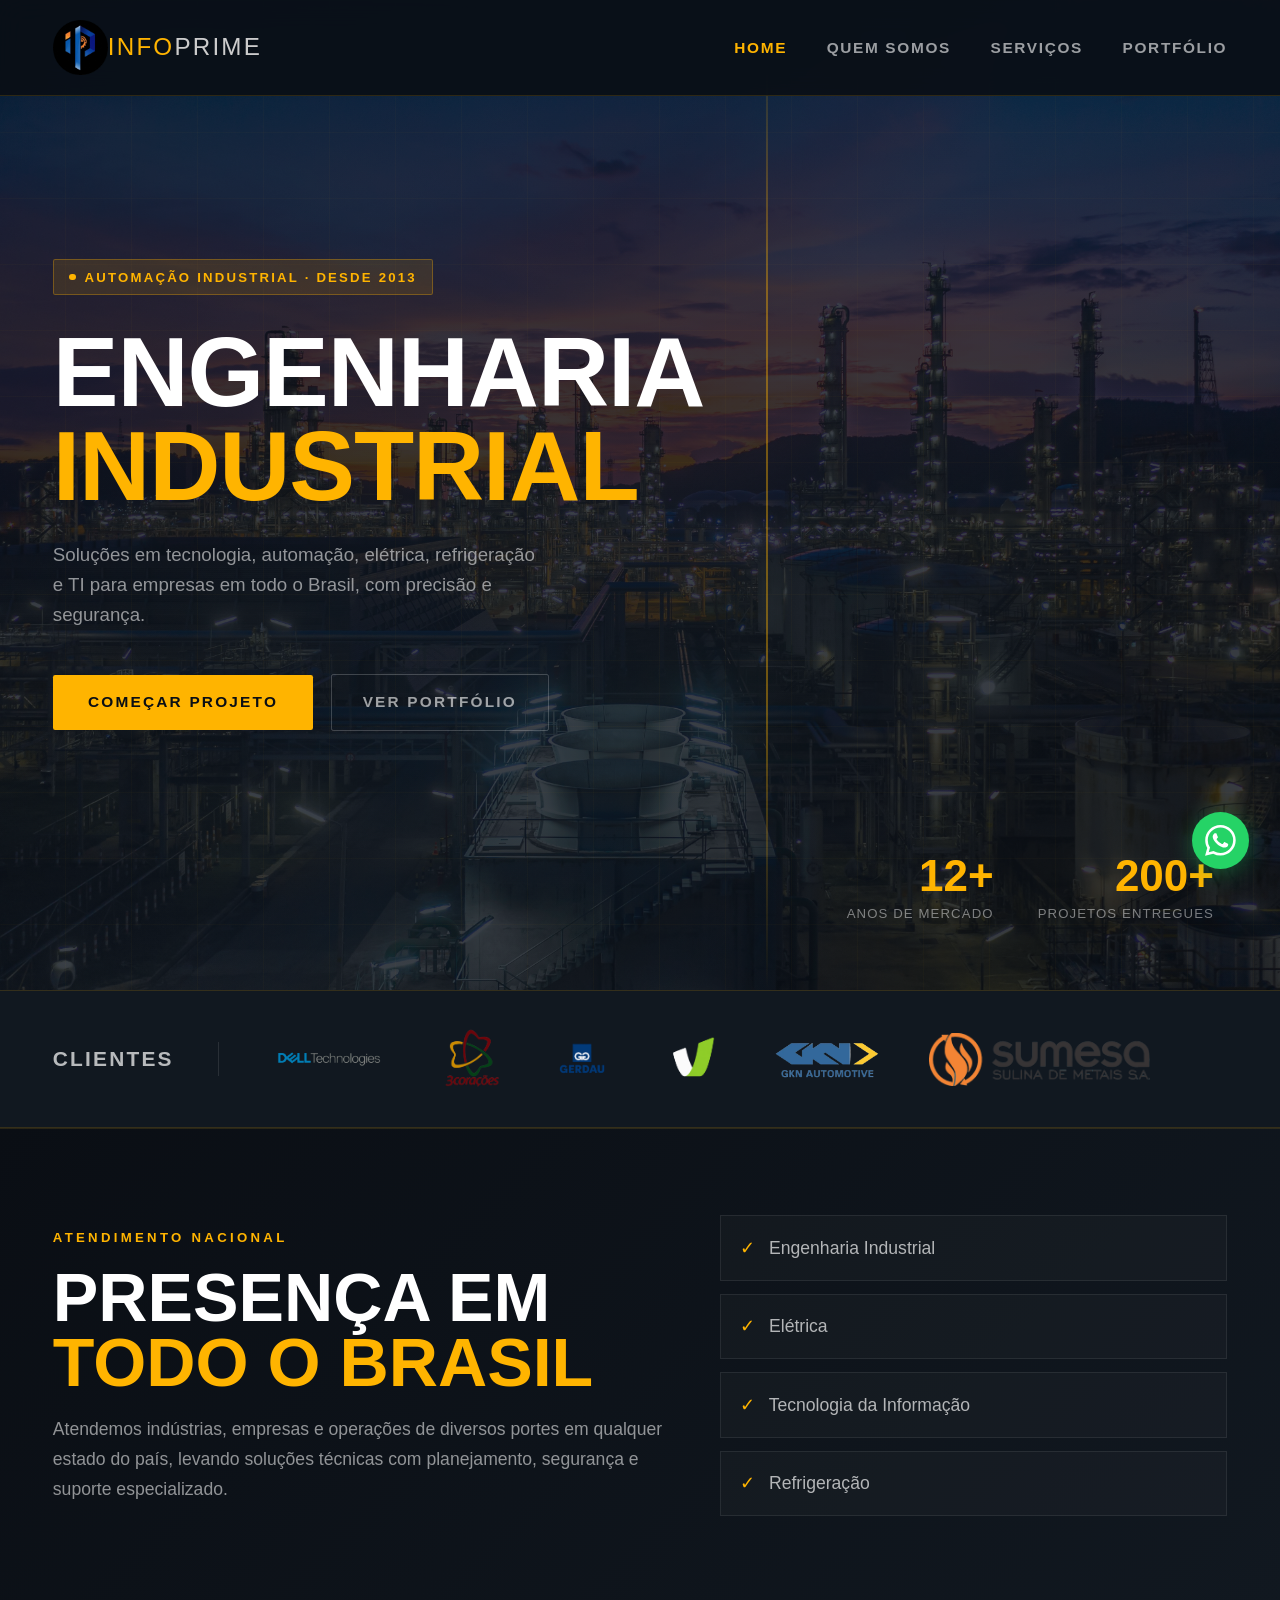
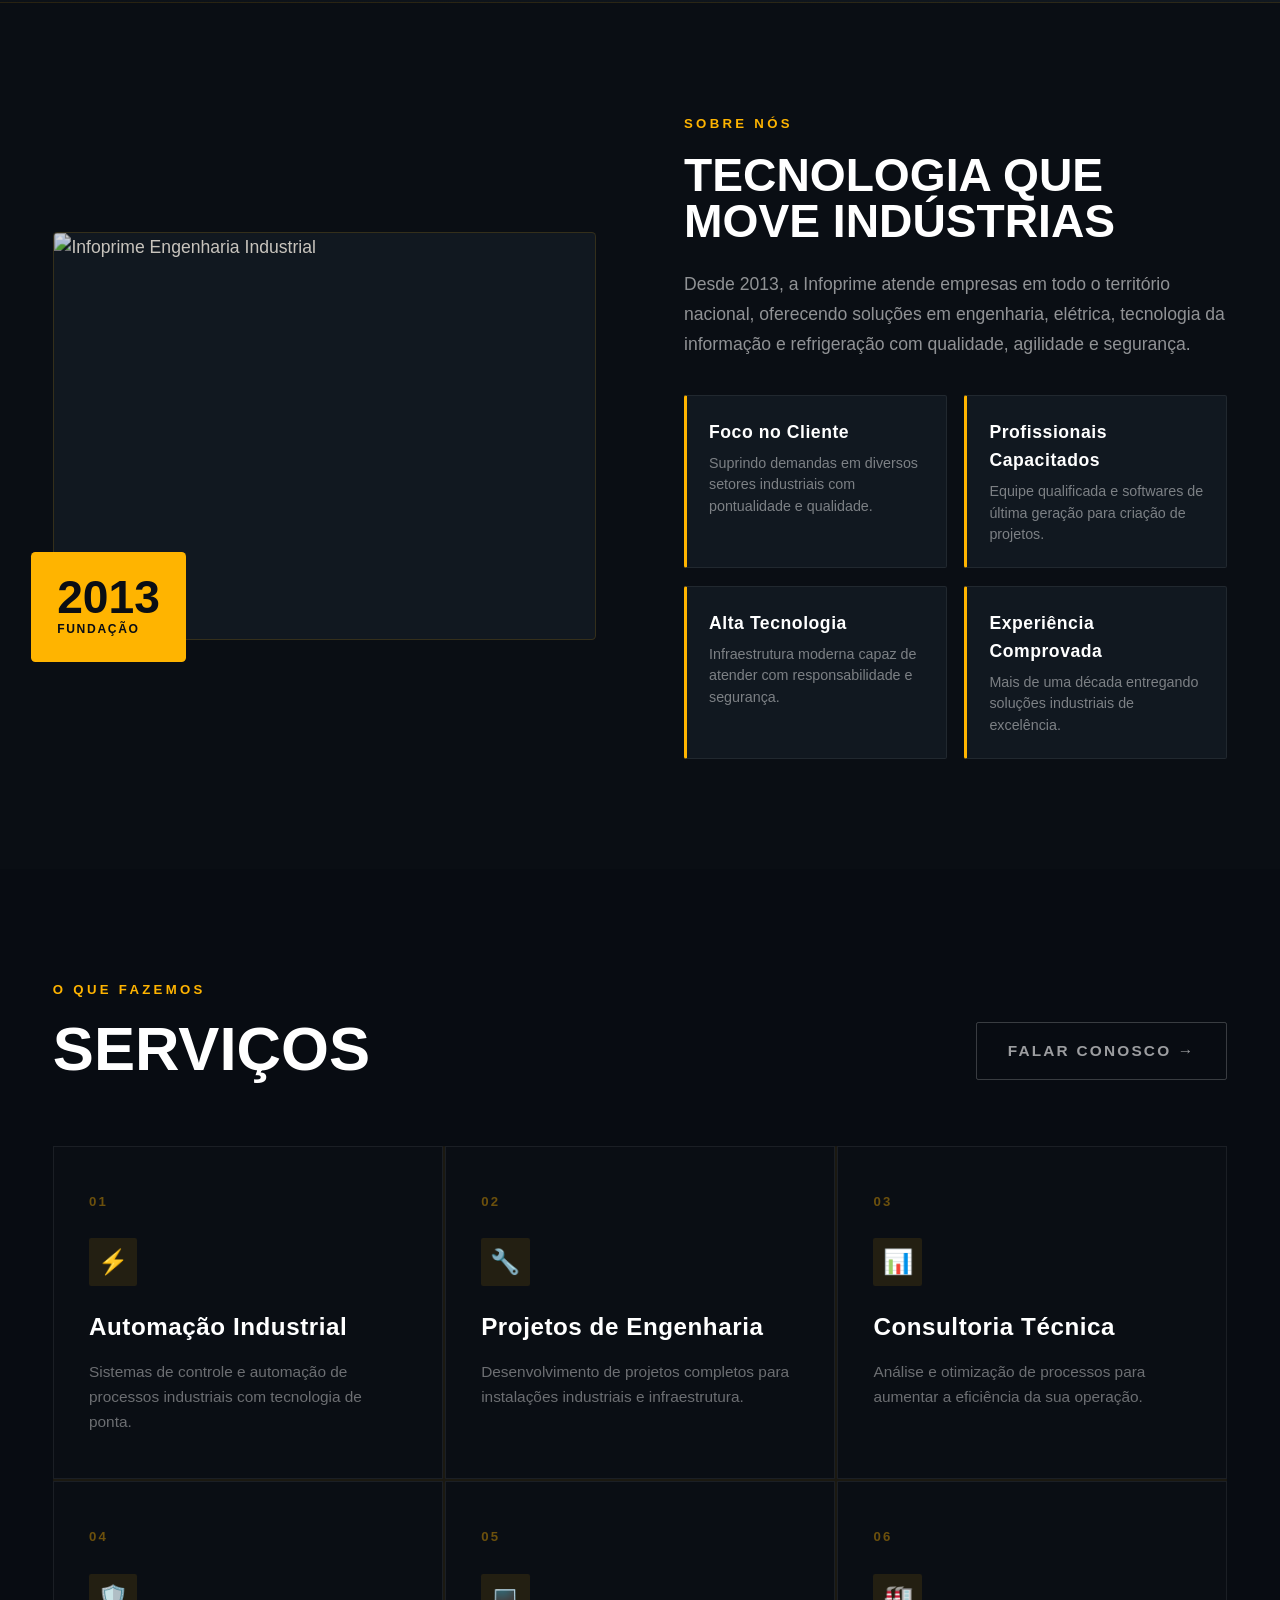
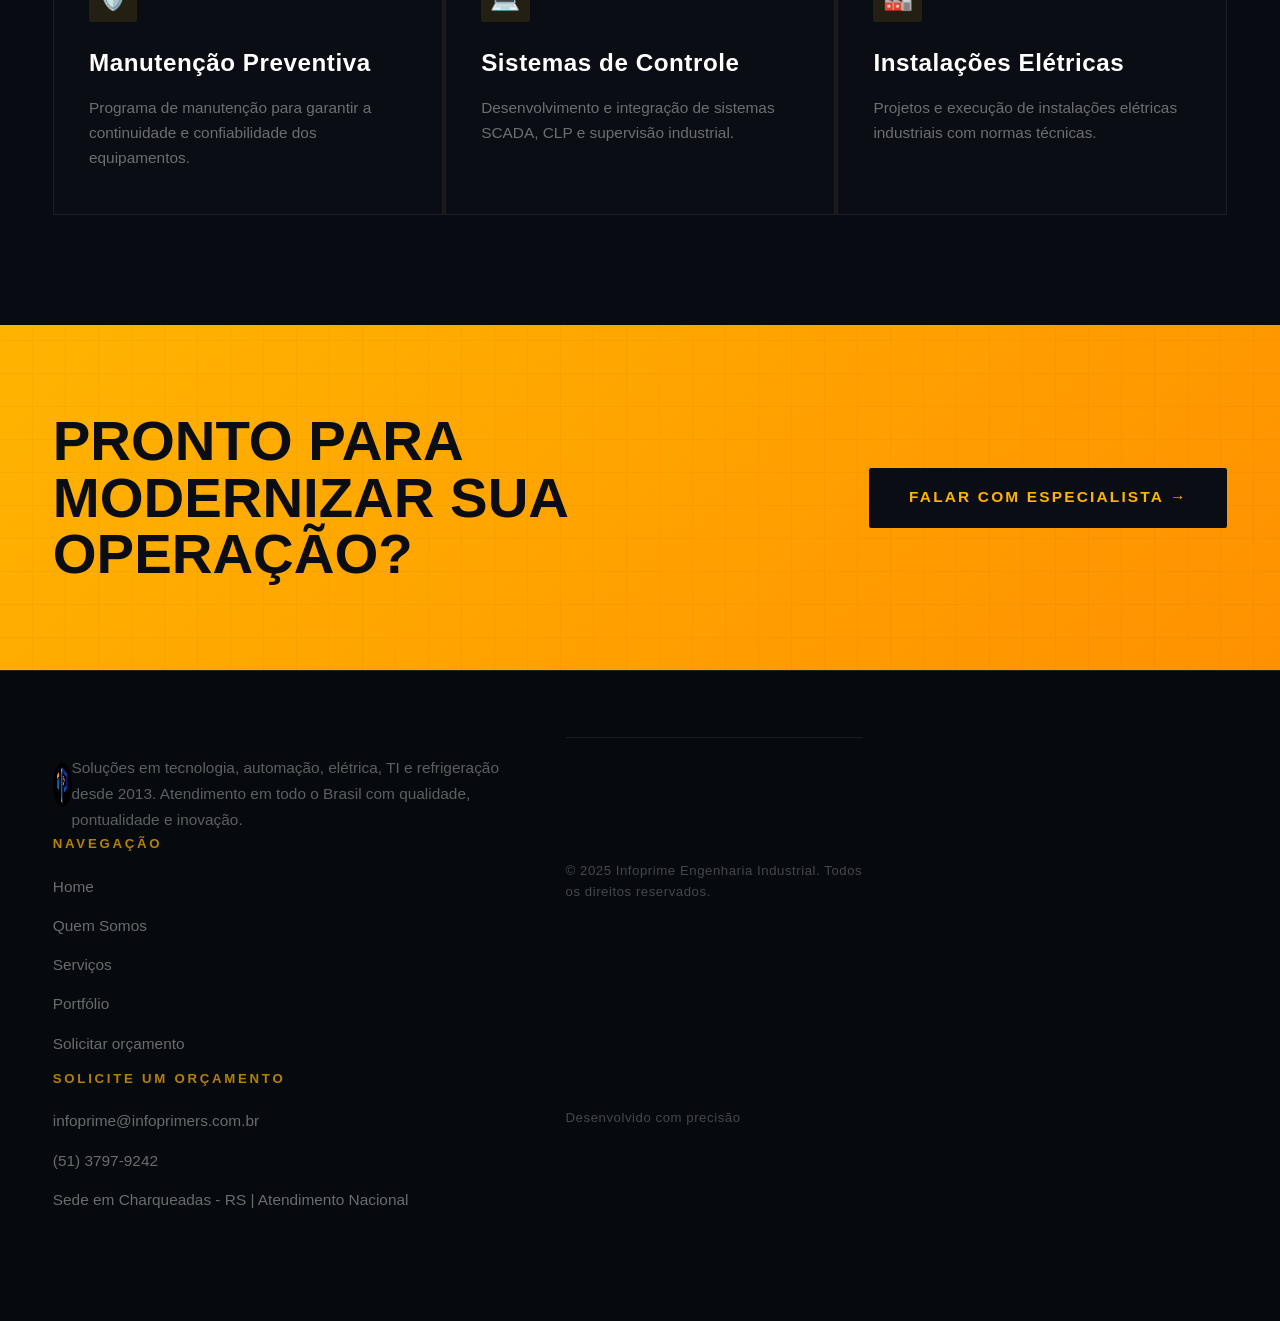
==== commit 06ac4c50: "Remove unnecessary HTML comments" ====
--- a/index.html
+++ b/index.html
@@ -63,7 +63,6 @@
     <li><a href="#sobre">Quem Somos</a></li>
     <li><a href="#servicos">Serviços</a></li>
     <li><a href="portfolio.html">Portfólio</a></li>
-    <li><a href="#contato">Contato</a></li>
   </ul>
 </nav>
 
@@ -73,7 +72,7 @@
   <section class="hero" id="home">
     <div class="hero-fundo"></div>
 
-    <!-- IMAGEM DE FUNDO: coloque o arquivo em img/hero-bg.jpg -->
+    <!-- IMAGEM DE FUNDO: -->
     <div class="hero-imagem"></div>
 
     <div class="hero-grade"></div>
@@ -95,7 +94,7 @@
       </p>
 
       <div class="hero-cta">
-        <a href="#contato" class="btn-primario">Começar projeto</a>
+        <a href="orcamento.html" class="btn-primario">Começar projeto</a>
         <a href="portfolio.html" class="btn-fantasma">Ver portfólio</a>
       </div>
     </div>
@@ -114,7 +113,6 @@
 
   <!-- =============================================
        BARRA DE CLIENTES
-       Substitua o texto por <img src="img/logo-cliente.png" alt="Nome">
   ============================================= -->
  <div class="clientes-barra">
   <div class="clientes-label">Clientes</div>
@@ -225,9 +223,9 @@
         <div class="secao-tag">O que fazemos</div>
         <h2 class="secao-titulo">Serviços</h2>
       </div>
-      <a href="#contato" class="btn-fantasma" style="border-color:rgba(255,180,0,0.3);color:rgba(255,180,0,0.7)">
-        Falar conosco →
-      </a>
+      <a href="orcamento.html" class="btn-fantasma">
+  	Falar conosco →
+	</a>
     </div>
 
     <div class="servicos-grid">
@@ -283,7 +281,7 @@
   <section class="secao-cta">
     <div class="cta-inner">
       <h2 class="cta-titulo">Pronto para modernizar sua operação?</h2>
-      <a href="#contato" class="btn-escuro">Falar com especialista →</a>
+      <a href="orcamento.html" class="btn-escuro">Falar com especialista →</a>
     </div>
   </section>
 
@@ -310,12 +308,12 @@
           <li><a href="#sobre">Quem Somos</a></li>
           <li><a href="#servicos">Serviços</a></li>
           <li><a href="#portfolio">Portfólio</a></li>
-          <li><a href="#contato">Contato</a></li>
+          <li><a href="orcamento.html">Solicitar orçamento</a></li>
         </ul>
       </div>
 
       <div class="footer-col">
-        <div class="footer-col-titulo">Contato</div>
+        <div class="footer-col-titulo">Solicite um orçamento</div>
         <ul>
           <!-- Substitua pelos dados reais -->
           <li><a href="mailto:contato@infoprime.com.br">infoprime@infoprimers.com.br</a></li>
@@ -334,7 +332,6 @@
 
   <!-- =============================================
        BOTÃO WHATSAPP FLUTUANTE
-       Substitua o número pelo real
   ============================================= -->
   <a href="https://wa.me/555137979242" class="whatsapp-btn" target="_blank" rel="noopener" aria-label="WhatsApp">
     <svg viewBox="0 0 24 24" xmlns="http://www.w3.org/2000/svg">
